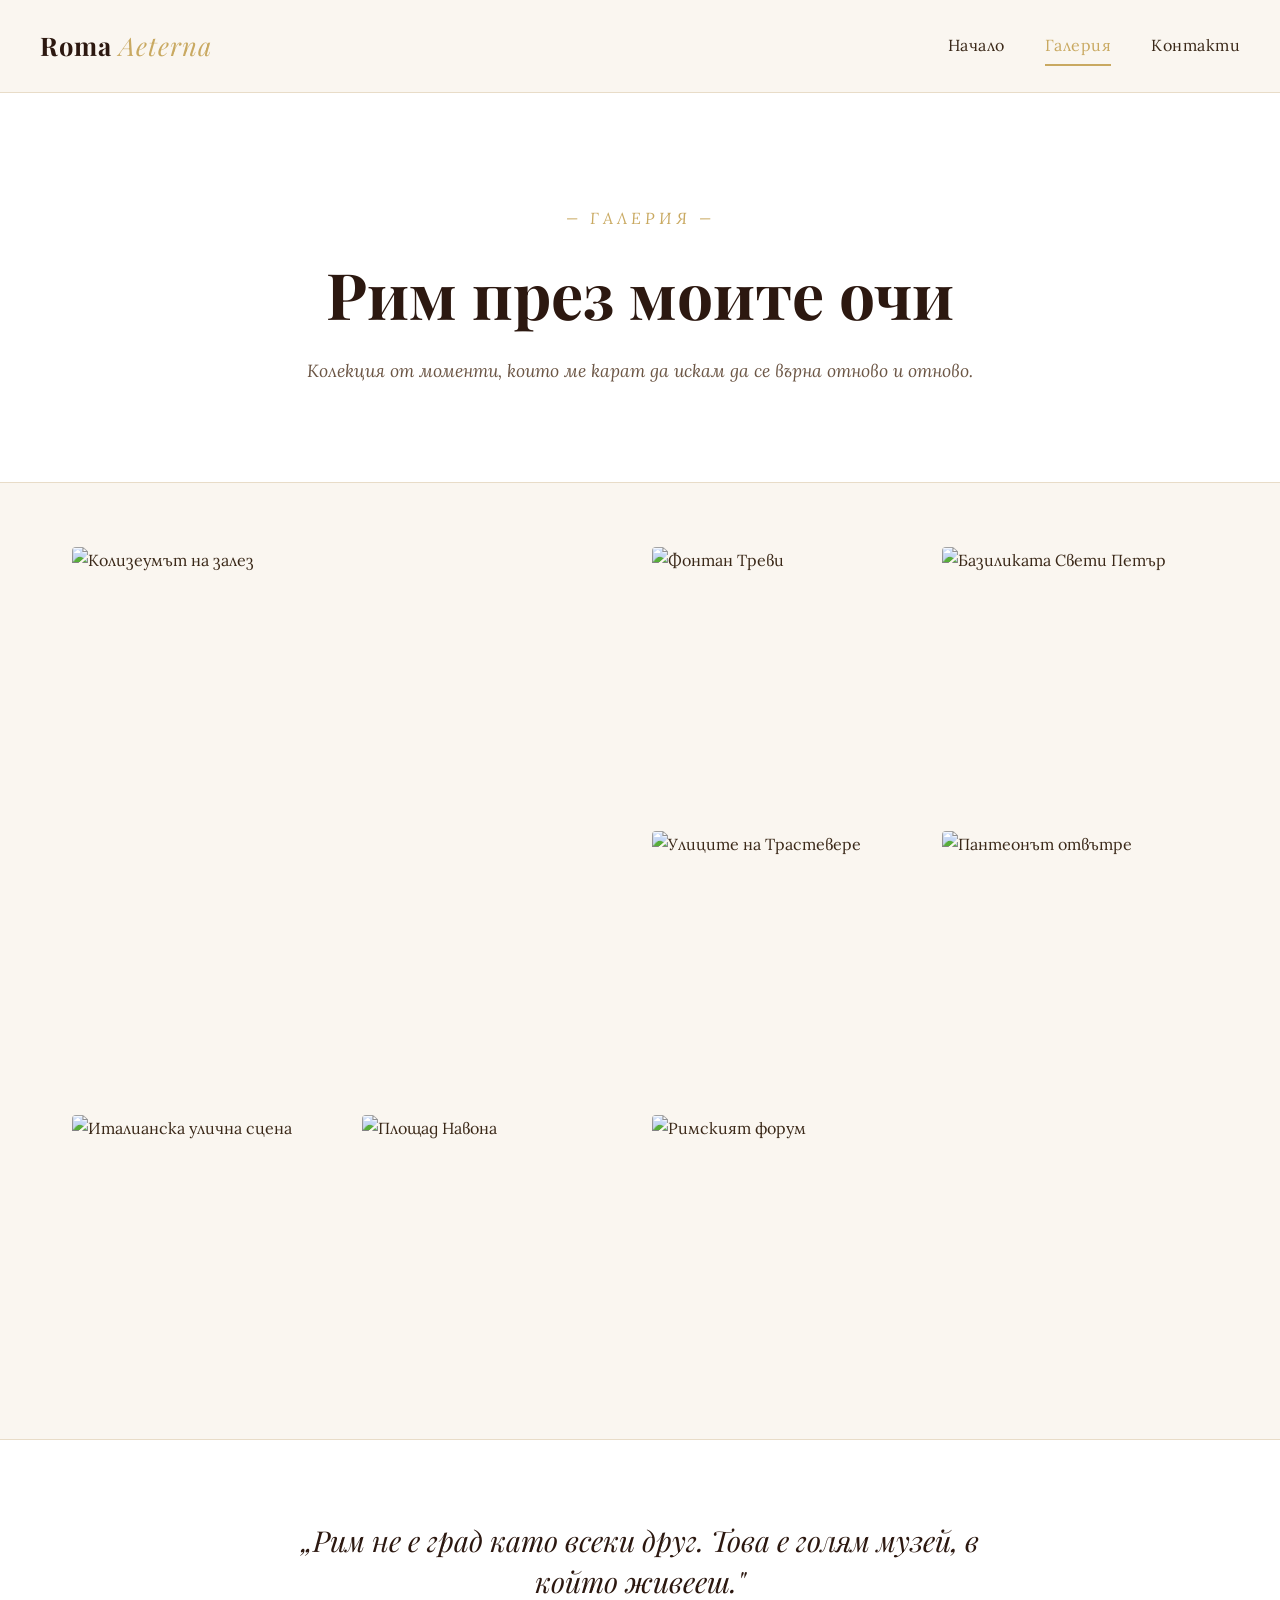
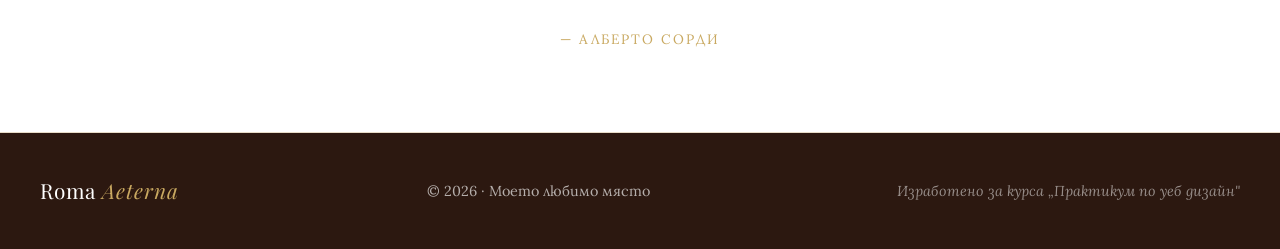
==== galeriya.html @ eae5707c "Add files via upload" ====
<!DOCTYPE html>
<html lang="bg">
<head>
    <meta charset="UTF-8">
    <meta name="viewport" content="width=device-width, initial-scale=1.0">
    <title>Галерия | Рим – Моето любимо място</title>

    <link rel="preconnect" href="https://fonts.googleapis.com">
    <link rel="preconnect" href="https://fonts.gstatic.com" crossorigin>
    <link href="https://fonts.googleapis.com/css2?family=Lora:ital,wght@0,400;0,600;1,400&family=Playfair+Display:wght@400;700;900&display=swap" rel="stylesheet">

    <link rel="stylesheet" href="style.css">
</head>
<body>

    <header class="site-header">
        <div class="header-container">
            <a href="index.html" class="logo">
                Roma <span>Aeterna</span>
            </a>
            <nav class="main-nav">
                <ul>
                    <li><a href="index.html">Начало</a></li>
                    <li><a href="galeriya.html" class="active">Галерия</a></li>
                    <li><a href="kontakti.html">Контакти</a></li>
                </ul>
            </nav>
        </div>
    </header>

    <main>

        <!-- ===== ЗАГЛАВНА СЕКЦИЯ НА СТРАНИЦАТА ===== -->
        <section class="page-hero">
            <div class="page-hero-content">
                <p class="hero-tagline">— Галерия —</p>
                <h1>Рим през моите очи</h1>
                <p class="page-hero-subtitle">
                    Колекция от моменти, които ме карат да искам да се върна отново и отново.
                </p>
            </div>
        </section>

        <!-- ===== ГАЛЕРИЯ (CSS Grid) ===== -->
        <section class="gallery">

            <figure class="gallery-item gallery-item--large">
                <img src="https://images.unsplash.com/photo-1552832230-c0197dd311b5?w=1200&q=80"
                     alt="Колизеумът на залез">
                <figcaption>Колизеумът на залез</figcaption>
            </figure>

            <figure class="gallery-item">
                <img src="https://images.unsplash.com/photo-1525874684015-58379d421a52?w=800&q=80"
                     alt="Фонтан Треви">
                <figcaption>Фонтан Треви</figcaption>
            </figure>

            <figure class="gallery-item">
                <img src="https://images.unsplash.com/photo-1531572753322-ad063cecc140?w=800&q=80"
                     alt="Базиликата Свети Петър">
                <figcaption>Базиликата Свети Петър</figcaption>
            </figure>

            <figure class="gallery-item">
                <img src="https://images.unsplash.com/photo-1555992828-15c0b2db5d29?w=800&q=80"
                     alt="Улиците на Трастевере">
                <figcaption>Улиците на Трастевере</figcaption>
            </figure>

            <figure class="gallery-item gallery-item--tall">
                <img src="https://images.unsplash.com/photo-1515542622106-78bda8ba0e5b?w=800&q=80"
                     alt="Пантеонът отвътре">
                <figcaption>Пантеонът отвътре</figcaption>
            </figure>

            <figure class="gallery-item">
                <img src="https://images.unsplash.com/photo-1568486755006-c0a78d4d52ee?w=800&q=80"
                     alt="Италианска улична сцена">
                <figcaption>Уличен живот</figcaption>
            </figure>

            <figure class="gallery-item">
                <img src="https://images.unsplash.com/photo-1611252990017-fbf6dfbeeb5e?w=800&q=80"
                     alt="Площад Навона">
                <figcaption>Площад Навона</figcaption>
            </figure>

            <figure class="gallery-item">
                <img src="https://images.unsplash.com/photo-1543429776-2782fc8e1acd?w=800&q=80"
                     alt="Римският форум">
                <figcaption>Римският форум</figcaption>
            </figure>

        </section>

        <!-- ===== ЦИТАТ ===== -->
        <section class="quote">
            <blockquote>
                <p>„Рим не е град като всеки друг. Това е голям музей, в който живееш."</p>
                <cite>— Алберто Сорди</cite>
            </blockquote>
        </section>

    </main>

    <footer class="site-footer">
        <div class="footer-container">
            <p class="footer-brand">Roma <span>Aeterna</span></p>
            <p class="footer-copy">&copy; 2026 · Моето любимо място</p>
            <p class="footer-note">Изработено за курса „Практикум по уеб дизайн"</p>
        </div>
    </footer>

</body>
</html>
---- style.css ----
/* ============================================================
   КУРСОВ ПРОЕКТ: РИМ – МОЕТО ЛЮБИМО МЯСТО
   Шрифтове: Playfair Display (заглавия) + Lora (текст)
   Стил: топъл/елегантен – бежово, кафяво, златно
   ============================================================ */


/* ===== 1. CSS ПРОМЕНЛИВИ (ЦВЕТОВА ПАЛИТРА И ШРИФТОВЕ) ===== */
:root {
    /* Цветове */
    --color-bg:          #faf6f0;   /* топъл крем – основен фон */
    --color-card:        #ffffff;   /* бяло за картички */
    --color-dark:        #2c1810;   /* тъмно кафяво – основен текст */
    --color-brown:       #8b6f47;   /* топло кафяво – вторичен акцент */
    --color-gold:        #c9a961;   /* златно – акцентен цвят */
    --color-text:        #3a2818;   /* основен цвят на текста */
    --color-text-light:  #6b5544;   /* по-светъл текст */
    --color-border:      #e8dcc8;   /* фини граници */

    /* Шрифтове */
    --font-heading: 'Playfair Display', Georgia, serif;
    --font-body:    'Lora', Georgia, serif;

    /* Сенки */
    --shadow-soft:  0 4px 20px rgba(44, 24, 16, 0.08);
    --shadow-hover: 0 12px 35px rgba(44, 24, 16, 0.18);
}


/* ===== 2. ОБЩИ ИЗХОДНИ СТИЛОВЕ (CSS RESET) ===== */
* {
    margin: 0;
    padding: 0;
    box-sizing: border-box;
}

body {
    font-family: var(--font-body);
    color: var(--color-text);
    background-color: var(--color-bg);
    line-height: 1.7;
    font-size: 16px;
}

h1, h2, h3, h4 {
    font-family: var(--font-heading);
    color: var(--color-dark);
    font-weight: 700;
    line-height: 1.2;
}

img {
    max-width: 100%;
    display: block;
}

a {
    color: var(--color-dark);
    text-decoration: none;
}


/* ===== 3. HEADER С НАВИГАЦИЯ – ИЗПОЛЗВА FLEXBOX ===== */
.site-header {
    background-color: var(--color-bg);
    border-bottom: 1px solid var(--color-border);
    padding: 1.5rem 2rem;
    position: sticky;       /* остава отгоре при скрол */
    top: 0;
    z-index: 100;
}

.header-container {
    max-width: 1200px;
    margin: 0 auto;
    /* ⭐ FLEXBOX – подравнява лого и навигация в една редица */
    display: flex;
    justify-content: space-between;  /* лого вляво, меню вдясно */
    align-items: center;             /* центрира вертикално */
}

.logo {
    font-family: var(--font-heading);
    font-size: 1.6rem;
    font-weight: 700;
    color: var(--color-dark);
    letter-spacing: 1px;
}

.logo span {
    color: var(--color-gold);
    font-style: italic;
    font-weight: 400;
}

.main-nav ul {
    /* ⭐ FLEXBOX – подрежда линковете в редица */
    display: flex;
    gap: 2.5rem;
    list-style: none;
}

.main-nav a {
    color: var(--color-text);
    font-family: var(--font-body);
    font-size: 1rem;
    letter-spacing: 0.5px;
    padding: 0.3rem 0;
    position: relative;
    transition: color 0.3s ease;
}

.main-nav a:hover {
    color: var(--color-gold);
}

.main-nav a.active {
    color: var(--color-gold);
}

/* Златна линия под активния линк */
.main-nav a.active::after {
    content: '';
    position: absolute;
    bottom: -6px;
    left: 0;
    right: 0;
    height: 2px;
    background-color: var(--color-gold);
}


/* ===== 4. HERO СЕКЦИЯ (НАЧАЛНА СТРАНИЦА) ===== */
.hero {
    /* фоново изображение + полупрозрачно тъмно покритие за четимост */
    background:
        linear-gradient(rgba(44, 24, 16, 0.55), rgba(44, 24, 16, 0.55)),
        url('https://images.unsplash.com/photo-1552832230-c0197dd311b5?w=1600&q=80') center / cover;
    min-height: 75vh;

    /* ⭐ FLEXBOX – центрира съдържанието и хоризонтално, и вертикално */
    display: flex;
    align-items: center;
    justify-content: center;
    text-align: center;
    color: #fff;
    padding: 4rem 2rem;
}

.hero-content {
    max-width: 800px;
}

.hero-tagline {
    font-family: var(--font-body);
    font-style: italic;
    font-size: 1rem;
    letter-spacing: 4px;
    text-transform: uppercase;
    color: var(--color-gold);
    margin-bottom: 1.5rem;
}

.hero-title {
    font-size: 6rem;
    color: #fff;
    margin-bottom: 1.5rem;
    letter-spacing: 6px;
    font-weight: 900;
}

.hero-subtitle {
    font-size: 1.3rem;
    font-style: italic;
    color: rgba(255, 255, 255, 0.92);
    font-family: var(--font-body);
}


/* ===== 5. HERO НА ВЪТРЕШНИ СТРАНИЦИ (по-малък) ===== */
.page-hero {
    background-color: var(--color-card);
    padding: 5rem 2rem 4rem;
    text-align: center;
    border-bottom: 1px solid var(--color-border);
}

.page-hero-content {
    max-width: 700px;
    margin: 0 auto;
}

.page-hero h1 {
    font-size: 3.5rem;
    margin: 0.5rem 0 1.5rem;
}

.page-hero-subtitle {
    font-size: 1.1rem;
    color: var(--color-text-light);
    font-style: italic;
}


/* ===== 6. СЕКЦИЯ "ЗА РИМ" ===== */
.about {
    max-width: 800px;
    margin: 0 auto;
    padding: 5rem 2rem;
    text-align: center;
}

.about h2 {
    font-size: 2.5rem;
    margin-bottom: 0.5rem;
}

/* Декоративна златна линия под заглавието */
.about h2::after {
    content: '';
    display: block;
    width: 60px;
    height: 2px;
    background-color: var(--color-gold);
    margin: 1.5rem auto 2rem;
}

.about p {
    font-size: 1.05rem;
    color: var(--color-text-light);
    margin-bottom: 1.2rem;
}

.about .lead {
    font-size: 1.2rem;
    color: var(--color-text);
}


/* ===== 7. СЕКЦИЯ ЗАБЕЛЕЖИТЕЛНОСТИ – ИЗПОЛЗВА CSS GRID ===== */
.attractions {
    max-width: 1200px;
    margin: 0 auto;
    padding: 3rem 2rem 5rem;
}

.section-header {
    text-align: center;
    margin-bottom: 3rem;
}

.section-eyebrow {
    font-family: var(--font-body);
    font-style: italic;
    color: var(--color-gold);
    letter-spacing: 3px;
    text-transform: uppercase;
    font-size: 0.85rem;
    margin-bottom: 0.5rem;
}

.section-header h2 {
    font-size: 2.5rem;
}

/* ⭐ CSS GRID – 3 равни колони за картичките със забележителности */
.attractions-grid {
    display: grid;
    grid-template-columns: repeat(3, 1fr);   /* 3 колони с еднаква ширина */
    gap: 2rem;
}

.card {
    background-color: var(--color-card);
    border-radius: 6px;
    overflow: hidden;
    box-shadow: var(--shadow-soft);
    transition: transform 0.35s ease, box-shadow 0.35s ease;
}

.card:hover {
    transform: translateY(-8px);
    box-shadow: var(--shadow-hover);
}

.card-image {
    overflow: hidden;
    height: 240px;
}

.card-image img {
    width: 100%;
    height: 100%;
    object-fit: cover;
    transition: transform 0.5s ease;
}

.card:hover .card-image img {
    transform: scale(1.06);
}

.card-body {
    padding: 1.8rem 1.5rem 2rem;
}

.card h3 {
    font-size: 1.5rem;
    margin-bottom: 0.8rem;
    color: var(--color-dark);
}

.card p {
    color: var(--color-text-light);
    font-size: 0.98rem;
}


/* ===== 8. СЕКЦИЯ "ЗАЩО РИМ" ===== */
.why-rome {
    background-color: var(--color-dark);
    color: rgba(255, 255, 255, 0.9);
    padding: 5rem 2rem;
}

.why-rome-inner {
    max-width: 900px;
    margin: 0 auto;
}

.why-rome h2 {
    color: #fff;
    font-size: 2.5rem;
    text-align: center;
    margin-bottom: 3rem;
}

.why-rome h2::after {
    content: '';
    display: block;
    width: 60px;
    height: 2px;
    background-color: var(--color-gold);
    margin: 1.5rem auto 0;
}

.reasons-list {
    list-style: none;
}

.reasons-list li {
    /* ⭐ FLEXBOX – номер вляво, текст вдясно */
    display: flex;
    gap: 2rem;
    padding: 1.8rem 0;
    border-bottom: 1px solid rgba(201, 169, 97, 0.2);
}

.reasons-list li:last-child {
    border-bottom: none;
}

.reason-number {
    font-family: var(--font-heading);
    font-size: 2.5rem;
    color: var(--color-gold);
    font-weight: 700;
    min-width: 60px;
}

.reasons-list h3 {
    color: #fff;
    font-size: 1.4rem;
    margin-bottom: 0.4rem;
}

.reasons-list p {
    color: rgba(255, 255, 255, 0.75);
}


/* ===== 9. ГАЛЕРИЯ – ИЗПОЛЗВА CSS GRID С НЕРАВНИ КЛЕТКИ ===== */
.gallery {
    max-width: 1200px;
    margin: 0 auto;
    padding: 4rem 2rem;

    /* ⭐ CSS GRID – 4 колони с интересен подреден layout */
    display: grid;
    grid-template-columns: repeat(4, 1fr);
    grid-auto-rows: 220px;
    gap: 1rem;
}

.gallery-item {
    position: relative;
    overflow: hidden;
    border-radius: 4px;
    cursor: pointer;
}

/* Първото изображение заема 2 колони и 2 реда */
.gallery-item--large {
    grid-column: span 2;
    grid-row: span 2;
}

/* "Висока" клетка – заема 2 реда */
.gallery-item--tall {
    grid-row: span 2;
}

.gallery-item img {
    width: 100%;
    height: 100%;
    object-fit: cover;
    transition: transform 0.5s ease;
}

.gallery-item:hover img {
    transform: scale(1.08);
}

.gallery-item figcaption {
    position: absolute;
    bottom: 0;
    left: 0;
    right: 0;
    background: linear-gradient(transparent, rgba(44, 24, 16, 0.85));
    color: #fff;
    padding: 2rem 1.2rem 1rem;
    font-family: var(--font-heading);
    font-style: italic;
    font-size: 1rem;
    opacity: 0;
    transition: opacity 0.3s ease;
}

.gallery-item:hover figcaption {
    opacity: 1;
}


/* ===== 10. СЕКЦИЯ ЦИТАТ ===== */
.quote {
    background-color: var(--color-card);
    padding: 5rem 2rem;
    text-align: center;
    border-top: 1px solid var(--color-border);
    border-bottom: 1px solid var(--color-border);
}

.quote blockquote {
    max-width: 700px;
    margin: 0 auto;
}

.quote p {
    font-family: var(--font-heading);
    font-style: italic;
    font-size: 1.8rem;
    color: var(--color-dark);
    line-height: 1.4;
    margin-bottom: 1.5rem;
}

.quote cite {
    font-style: normal;
    color: var(--color-gold);
    letter-spacing: 2px;
    text-transform: uppercase;
    font-size: 0.85rem;
}


/* ===== 11. КОНТАКТНА СТРАНИЦА – ИЗПОЛЗВА И GRID, И FLEXBOX ===== */
.contact {
    max-width: 1200px;
    margin: 0 auto;
    padding: 5rem 2rem;

    /* ⭐ CSS GRID – две колони (информация + форма) */
    display: grid;
    grid-template-columns: 1fr 1fr;
    gap: 4rem;
}

.contact h2 {
    font-size: 2rem;
    margin-bottom: 1.5rem;
}

.contact-info > p {
    color: var(--color-text-light);
    margin-bottom: 2rem;
}

.contact-list {
    list-style: none;
}

.contact-list li {
    /* ⭐ FLEXBOX – етикет вляво, стойност вдясно */
    display: flex;
    justify-content: space-between;
    align-items: center;
    padding: 1.2rem 0;
    border-bottom: 1px solid var(--color-border);
}

.contact-label {
    font-family: var(--font-heading);
    color: var(--color-gold);
    letter-spacing: 1px;
    text-transform: uppercase;
    font-size: 0.85rem;
}

.contact-value {
    color: var(--color-text);
    font-size: 1rem;
}

.contact-form-wrapper {
    background-color: var(--color-card);
    padding: 2.5rem;
    border-radius: 6px;
    box-shadow: var(--shadow-soft);
}

.contact-form {
    /* ⭐ FLEXBOX – подрежда полетата вертикално с равно разстояние */
    display: flex;
    flex-direction: column;
    gap: 1.2rem;
    margin-top: 1rem;
}

.form-group {
    display: flex;
    flex-direction: column;
    gap: 0.5rem;
}

.form-group label {
    font-family: var(--font-body);
    color: var(--color-text);
    font-size: 0.95rem;
    font-weight: 600;
}

.form-group input,
.form-group textarea {
    font-family: var(--font-body);
    padding: 0.85rem 1rem;
    border: 1px solid var(--color-border);
    background-color: var(--color-bg);
    color: var(--color-text);
    font-size: 1rem;
    border-radius: 3px;
    transition: border-color 0.3s ease, background-color 0.3s ease;
}

.form-group input:focus,
.form-group textarea:focus {
    outline: none;
    border-color: var(--color-gold);
    background-color: #fff;
}

.form-group textarea {
    resize: vertical;
    min-height: 120px;
    font-family: var(--font-body);
}

.btn-submit {
    background-color: var(--color-dark);
    color: #fff;
    border: none;
    padding: 1rem 2rem;
    font-family: var(--font-body);
    font-size: 0.95rem;
    letter-spacing: 2px;
    text-transform: uppercase;
    cursor: pointer;
    margin-top: 0.5rem;
    border-radius: 3px;
    transition: background-color 0.3s ease, transform 0.2s ease;
}

.btn-submit:hover {
    background-color: var(--color-brown);
    transform: translateY(-2px);
}


/* ===== 12. FOOTER – ИЗПОЛЗВА FLEXBOX ===== */
.site-footer {
    background-color: var(--color-dark);
    color: rgba(255, 255, 255, 0.65);
    padding: 2.5rem 2rem;
}

.footer-container {
    max-width: 1200px;
    margin: 0 auto;
    /* ⭐ FLEXBOX – подрежда 3 елемента в редица */
    display: flex;
    justify-content: space-between;
    align-items: center;
    flex-wrap: wrap;
    gap: 1rem;
}

.footer-brand {
    font-family: var(--font-heading);
    font-size: 1.3rem;
    color: #fff;
    letter-spacing: 1px;
}

.footer-brand span {
    color: var(--color-gold);
    font-style: italic;
}

.footer-copy,
.footer-note {
    font-size: 0.9rem;
}

.footer-note {
    font-style: italic;
    color: rgba(255, 255, 255, 0.5);
}


/* ============================================================
   ===== 13. РЕСПОНСИВЕН ДИЗАЙН – МОБИЛНИ УСТРОЙСТВА ===========
   ============================================================ */

/* ⭐⭐⭐ МОБИЛНА ВЕРСИЯ (макс. 768px) */
@media (max-width: 768px) {

    /* Header става вертикален – лого отгоре, меню отдолу */
    .header-container {
        flex-direction: column;
        gap: 1rem;
    }

    .main-nav ul {
        gap: 1.5rem;
        flex-wrap: wrap;
        justify-content: center;
    }

    /* По-малки заглавия за hero */
    .hero {
        min-height: 60vh;
    }

    .hero-title {
        font-size: 3.5rem;
        letter-spacing: 3px;
    }

    .hero-subtitle {
        font-size: 1rem;
    }

    .page-hero h1 {
        font-size: 2.3rem;
    }

    /* Картичките стават една под друга */
    .attractions-grid {
        grid-template-columns: 1fr;
    }

    /* Галерията става в 2 колони и без специални големи клетки */
    .gallery {
        grid-template-columns: repeat(2, 1fr);
        grid-auto-rows: 180px;
    }

    .gallery-item--large,
    .gallery-item--tall {
        grid-column: span 2;
        grid-row: span 1;
    }

    /* Reasons list – номер над текст */
    .reasons-list li {
        flex-direction: column;
        gap: 0.5rem;
    }

    /* Контакти – една колона */
    .contact {
        grid-template-columns: 1fr;
        gap: 3rem;
        padding: 3rem 1.5rem;
    }

    .contact-list li {
        flex-direction: column;
        align-items: flex-start;
        gap: 0.3rem;
    }

    /* Footer вертикално */
    .footer-container {
        flex-direction: column;
        text-align: center;
    }

    /* По-малки разстояния */
    .about,
    .attractions {
        padding: 3rem 1.5rem;
    }

    .quote p {
        font-size: 1.3rem;
    }

    .quote {
        padding: 3rem 1.5rem;
    }
}


/* ============================================================
   ===== 14. ДЕСКТОП – ПО-ГОЛЕМИ ЕКРАНИ (мин. 1200px) =========
   ============================================================ */

@media (min-width: 1200px) {

    /* По-голямо заглавие на началната страница */
    .hero {
        min-height: 85vh;
    }

    .hero-title {
        font-size: 7.5rem;
        letter-spacing: 8px;
    }

    .hero-subtitle {
        font-size: 1.5rem;
    }

    .page-hero {
        padding: 7rem 2rem 6rem;
    }

    .page-hero h1 {
        font-size: 4rem;
    }

    /* По-голям gap между картичките */
    .attractions-grid {
        gap: 2.5rem;
    }

    /* По-впечатляваща галерия */
    .gallery {
        grid-auto-rows: 260px;
        gap: 1.5rem;
    }
}
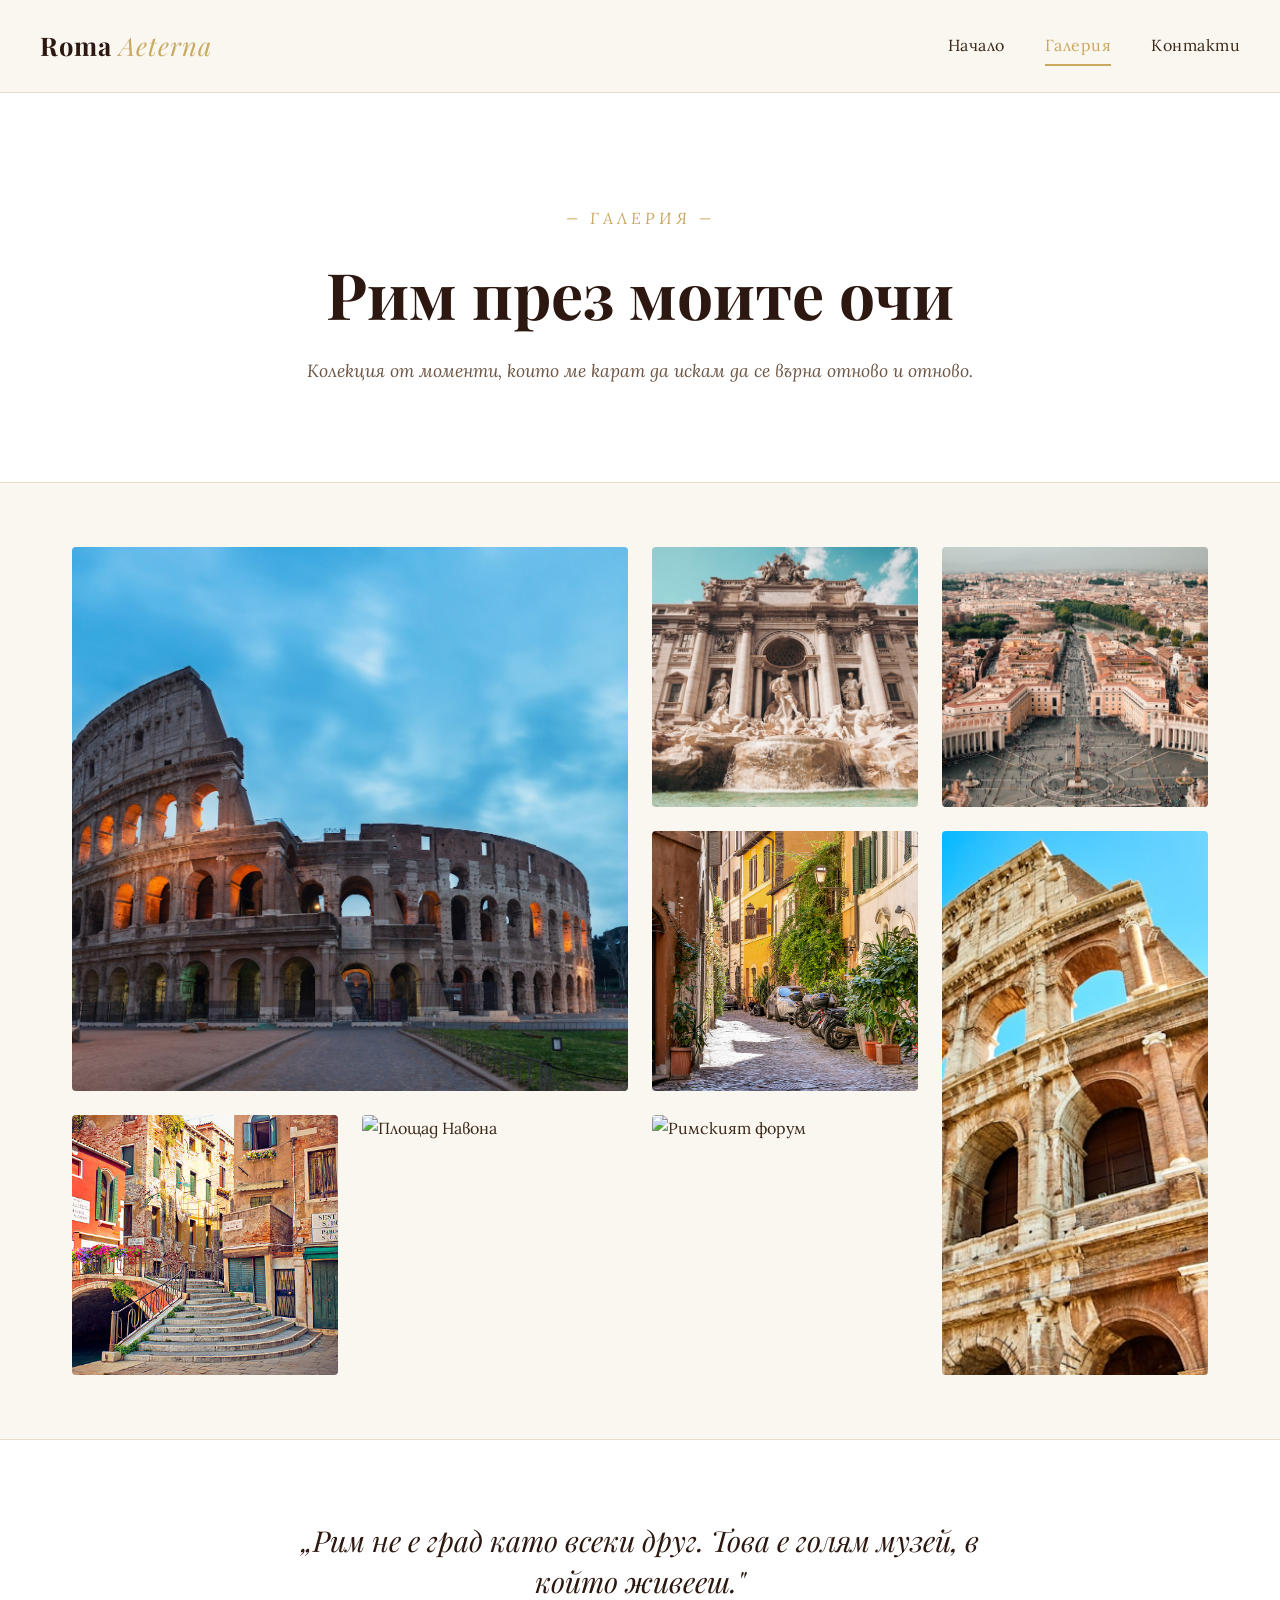
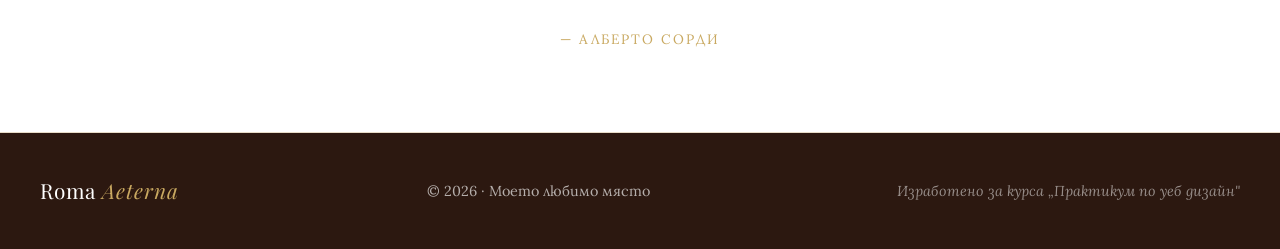
==== commit 5f70bc24: "Update galeriya.html" ====
--- a/galeriya.html
+++ b/galeriya.html
@@ -30,7 +30,6 @@
 
     <main>
 
-        <!-- ===== ЗАГЛАВНА СЕКЦИЯ НА СТРАНИЦАТА ===== -->
         <section class="page-hero">
             <div class="page-hero-content">
                 <p class="hero-tagline">— Галерия —</p>
@@ -41,60 +40,58 @@
             </div>
         </section>
 
-        <!-- ===== ГАЛЕРИЯ (CSS Grid) ===== -->
         <section class="gallery">
 
             <figure class="gallery-item gallery-item--large">
-                <img src="https://images.unsplash.com/photo-1552832230-c0197dd311b5?w=1200&q=80"
+                <img src="images/koliseum.jpg"
                      alt="Колизеумът на залез">
                 <figcaption>Колизеумът на залез</figcaption>
             </figure>
 
             <figure class="gallery-item">
-                <img src="https://images.unsplash.com/photo-1525874684015-58379d421a52?w=800&q=80"
+                <img src="images/trevi.jpg"
                      alt="Фонтан Треви">
                 <figcaption>Фонтан Треви</figcaption>
             </figure>
 
             <figure class="gallery-item">
-                <img src="https://images.unsplash.com/photo-1531572753322-ad063cecc140?w=800&q=80"
+                <img src="images/vatikan.jpg"
                      alt="Базиликата Свети Петър">
                 <figcaption>Базиликата Свети Петър</figcaption>
             </figure>
 
             <figure class="gallery-item">
-                <img src="https://images.unsplash.com/photo-1555992828-15c0b2db5d29?w=800&q=80"
+                <img src="images/rim_street.jpg"
                      alt="Улиците на Трастевере">
                 <figcaption>Улиците на Трастевере</figcaption>
             </figure>
 
             <figure class="gallery-item gallery-item--tall">
-                <img src="https://images.unsplash.com/photo-1515542622106-78bda8ba0e5b?w=800&q=80"
+                <img src="images/pantheon.jpg"
                      alt="Пантеонът отвътре">
                 <figcaption>Пантеонът отвътре</figcaption>
             </figure>
 
             <figure class="gallery-item">
-                <img src="https://images.unsplash.com/photo-1568486755006-c0a78d4d52ee?w=800&q=80"
+                <img src="images/street-scene.jpg"
                      alt="Италианска улична сцена">
                 <figcaption>Уличен живот</figcaption>
             </figure>
 
             <figure class="gallery-item">
-                <img src="https://images.unsplash.com/photo-1611252990017-fbf6dfbeeb5e?w=800&q=80"
+                <img src="images/Navona.jgp"
                      alt="Площад Навона">
                 <figcaption>Площад Навона</figcaption>
             </figure>
 
             <figure class="gallery-item">
-                <img src="https://images.unsplash.com/photo-1543429776-2782fc8e1acd?w=800&q=80"
+                <img src="images/roman-forum"
                      alt="Римският форум">
                 <figcaption>Римският форум</figcaption>
             </figure>
 
         </section>
 
-        <!-- ===== ЦИТАТ ===== -->
         <section class="quote">
             <blockquote>
                 <p>„Рим не е град като всеки друг. Това е голям музей, в който живееш."</p>
--- a/style.css
+++ b/style.css
@@ -1,33 +1,24 @@
-/* ============================================================
-   КУРСОВ ПРОЕКТ: РИМ – МОЕТО ЛЮБИМО МЯСТО
-   Шрифтове: Playfair Display (заглавия) + Lora (текст)
-   Стил: топъл/елегантен – бежово, кафяво, златно
-   ============================================================ */
-
-
-/* ===== 1. CSS ПРОМЕНЛИВИ (ЦВЕТОВА ПАЛИТРА И ШРИФТОВЕ) ===== */
+
 :root {
-    /* Цветове */
-    --color-bg:          #faf6f0;   /* топъл крем – основен фон */
-    --color-card:        #ffffff;   /* бяло за картички */
-    --color-dark:        #2c1810;   /* тъмно кафяво – основен текст */
-    --color-brown:       #8b6f47;   /* топло кафяво – вторичен акцент */
-    --color-gold:        #c9a961;   /* златно – акцентен цвят */
-    --color-text:        #3a2818;   /* основен цвят на текста */
-    --color-text-light:  #6b5544;   /* по-светъл текст */
-    --color-border:      #e8dcc8;   /* фини граници */
-
-    /* Шрифтове */
+    --color-bg:          #faf6f0;   
+    --color-card:        #ffffff;  
+    --color-dark:        #2c1810;   
+    --color-brown:       #8b6f47;   
+    --color-gold:        #c9a961;   
+    --color-text:        #3a2818;   
+    --color-text-light:  #6b5544;   
+    --color-border:      #e8dcc8;   
+
+    
     --font-heading: 'Playfair Display', Georgia, serif;
     --font-body:    'Lora', Georgia, serif;
 
-    /* Сенки */
+    
     --shadow-soft:  0 4px 20px rgba(44, 24, 16, 0.08);
     --shadow-hover: 0 12px 35px rgba(44, 24, 16, 0.18);
 }
 
 
-/* ===== 2. ОБЩИ ИЗХОДНИ СТИЛОВЕ (CSS RESET) ===== */
 * {
     margin: 0;
     padding: 0;
@@ -60,12 +51,11 @@
 }
 
 
-/* ===== 3. HEADER С НАВИГАЦИЯ – ИЗПОЛЗВА FLEXBOX ===== */
 .site-header {
     background-color: var(--color-bg);
     border-bottom: 1px solid var(--color-border);
     padding: 1.5rem 2rem;
-    position: sticky;       /* остава отгоре при скрол */
+    position: sticky;      
     top: 0;
     z-index: 100;
 }
@@ -73,10 +63,10 @@
 .header-container {
     max-width: 1200px;
     margin: 0 auto;
-    /* ⭐ FLEXBOX – подравнява лого и навигация в една редица */
+  
     display: flex;
-    justify-content: space-between;  /* лого вляво, меню вдясно */
-    align-items: center;             /* центрира вертикално */
+    justify-content: space-between;  
+    align-items: center;             
 }
 
 .logo {
@@ -94,7 +84,6 @@
 }
 
 .main-nav ul {
-    /* ⭐ FLEXBOX – подрежда линковете в редица */
     display: flex;
     gap: 2.5rem;
     list-style: none;
@@ -118,7 +107,7 @@
     color: var(--color-gold);
 }
 
-/* Златна линия под активния линк */
+
 .main-nav a.active::after {
     content: '';
     position: absolute;
@@ -130,15 +119,13 @@
 }
 
 
-/* ===== 4. HERO СЕКЦИЯ (НАЧАЛНА СТРАНИЦА) ===== */
+
 .hero {
-    /* фоново изображение + полупрозрачно тъмно покритие за четимост */
+   
     background:
         linear-gradient(rgba(44, 24, 16, 0.55), rgba(44, 24, 16, 0.55)),
         url('https://images.unsplash.com/photo-1552832230-c0197dd311b5?w=1600&q=80') center / cover;
     min-height: 75vh;
-
-    /* ⭐ FLEXBOX – центрира съдържанието и хоризонтално, и вертикално */
     display: flex;
     align-items: center;
     justify-content: center;
@@ -177,7 +164,6 @@
 }
 
 
-/* ===== 5. HERO НА ВЪТРЕШНИ СТРАНИЦИ (по-малък) ===== */
 .page-hero {
     background-color: var(--color-card);
     padding: 5rem 2rem 4rem;
@@ -202,7 +188,6 @@
 }
 
 
-/* ===== 6. СЕКЦИЯ "ЗА РИМ" ===== */
 .about {
     max-width: 800px;
     margin: 0 auto;
@@ -215,7 +200,6 @@
     margin-bottom: 0.5rem;
 }
 
-/* Декоративна златна линия под заглавието */
 .about h2::after {
     content: '';
     display: block;
@@ -237,7 +221,6 @@
 }
 
 
-/* ===== 7. СЕКЦИЯ ЗАБЕЛЕЖИТЕЛНОСТИ – ИЗПОЛЗВА CSS GRID ===== */
 .attractions {
     max-width: 1200px;
     margin: 0 auto;
@@ -263,10 +246,10 @@
     font-size: 2.5rem;
 }
 
-/* ⭐ CSS GRID – 3 равни колони за картичките със забележителности */
+
 .attractions-grid {
     display: grid;
-    grid-template-columns: repeat(3, 1fr);   /* 3 колони с еднаква ширина */
+    grid-template-columns: repeat(3, 1fr);   
     gap: 2rem;
 }
 
@@ -315,7 +298,6 @@
 }
 
 
-/* ===== 8. СЕКЦИЯ "ЗАЩО РИМ" ===== */
 .why-rome {
     background-color: var(--color-dark);
     color: rgba(255, 255, 255, 0.9);
@@ -348,7 +330,6 @@
 }
 
 .reasons-list li {
-    /* ⭐ FLEXBOX – номер вляво, текст вдясно */
     display: flex;
     gap: 2rem;
     padding: 1.8rem 0;
@@ -378,13 +359,10 @@
 }
 
 
-/* ===== 9. ГАЛЕРИЯ – ИЗПОЛЗВА CSS GRID С НЕРАВНИ КЛЕТКИ ===== */
 .gallery {
     max-width: 1200px;
     margin: 0 auto;
     padding: 4rem 2rem;
-
-    /* ⭐ CSS GRID – 4 колони с интересен подреден layout */
     display: grid;
     grid-template-columns: repeat(4, 1fr);
     grid-auto-rows: 220px;
@@ -398,13 +376,11 @@
     cursor: pointer;
 }
 
-/* Първото изображение заема 2 колони и 2 реда */
 .gallery-item--large {
     grid-column: span 2;
     grid-row: span 2;
 }
 
-/* "Висока" клетка – заема 2 реда */
 .gallery-item--tall {
     grid-row: span 2;
 }
@@ -440,7 +416,6 @@
 }
 
 
-/* ===== 10. СЕКЦИЯ ЦИТАТ ===== */
 .quote {
     background-color: var(--color-card);
     padding: 5rem 2rem;
@@ -472,13 +447,10 @@
 }
 
 
-/* ===== 11. КОНТАКТНА СТРАНИЦА – ИЗПОЛЗВА И GRID, И FLEXBOX ===== */
 .contact {
     max-width: 1200px;
     margin: 0 auto;
     padding: 5rem 2rem;
-
-    /* ⭐ CSS GRID – две колони (информация + форма) */
     display: grid;
     grid-template-columns: 1fr 1fr;
     gap: 4rem;
@@ -499,7 +471,6 @@
 }
 
 .contact-list li {
-    /* ⭐ FLEXBOX – етикет вляво, стойност вдясно */
     display: flex;
     justify-content: space-between;
     align-items: center;
@@ -528,7 +499,6 @@
 }
 
 .contact-form {
-    /* ⭐ FLEXBOX – подрежда полетата вертикално с равно разстояние */
     display: flex;
     flex-direction: column;
     gap: 1.2rem;
@@ -594,7 +564,6 @@
 }
 
 
-/* ===== 12. FOOTER – ИЗПОЛЗВА FLEXBOX ===== */
 .site-footer {
     background-color: var(--color-dark);
     color: rgba(255, 255, 255, 0.65);
@@ -604,7 +573,6 @@
 .footer-container {
     max-width: 1200px;
     margin: 0 auto;
-    /* ⭐ FLEXBOX – подрежда 3 елемента в редица */
     display: flex;
     justify-content: space-between;
     align-items: center;
@@ -635,14 +603,9 @@
 }
 
 
-/* ============================================================
-   ===== 13. РЕСПОНСИВЕН ДИЗАЙН – МОБИЛНИ УСТРОЙСТВА ===========
-   ============================================================ */
-
-/* ⭐⭐⭐ МОБИЛНА ВЕРСИЯ (макс. 768px) */
+
 @media (max-width: 768px) {
 
-    /* Header става вертикален – лого отгоре, меню отдолу */
     .header-container {
         flex-direction: column;
         gap: 1rem;
@@ -654,7 +617,6 @@
         justify-content: center;
     }
 
-    /* По-малки заглавия за hero */
     .hero {
         min-height: 60vh;
     }
@@ -672,12 +634,10 @@
         font-size: 2.3rem;
     }
 
-    /* Картичките стават една под друга */
     .attractions-grid {
         grid-template-columns: 1fr;
     }
 
-    /* Галерията става в 2 колони и без специални големи клетки */
     .gallery {
         grid-template-columns: repeat(2, 1fr);
         grid-auto-rows: 180px;
@@ -689,13 +649,11 @@
         grid-row: span 1;
     }
 
-    /* Reasons list – номер над текст */
     .reasons-list li {
         flex-direction: column;
         gap: 0.5rem;
     }
 
-    /* Контакти – една колона */
     .contact {
         grid-template-columns: 1fr;
         gap: 3rem;
@@ -708,13 +666,11 @@
         gap: 0.3rem;
     }
 
-    /* Footer вертикално */
     .footer-container {
         flex-direction: column;
         text-align: center;
     }
 
-    /* По-малки разстояния */
     .about,
     .attractions {
         padding: 3rem 1.5rem;
@@ -730,13 +686,9 @@
 }
 
 
-/* ============================================================
-   ===== 14. ДЕСКТОП – ПО-ГОЛЕМИ ЕКРАНИ (мин. 1200px) =========
-   ============================================================ */
 
 @media (min-width: 1200px) {
 
-    /* По-голямо заглавие на началната страница */
     .hero {
         min-height: 85vh;
     }
@@ -758,12 +710,10 @@
         font-size: 4rem;
     }
 
-    /* По-голям gap между картичките */
     .attractions-grid {
         gap: 2.5rem;
     }
 
-    /* По-впечатляваща галерия */
     .gallery {
         grid-auto-rows: 260px;
         gap: 1.5rem;
